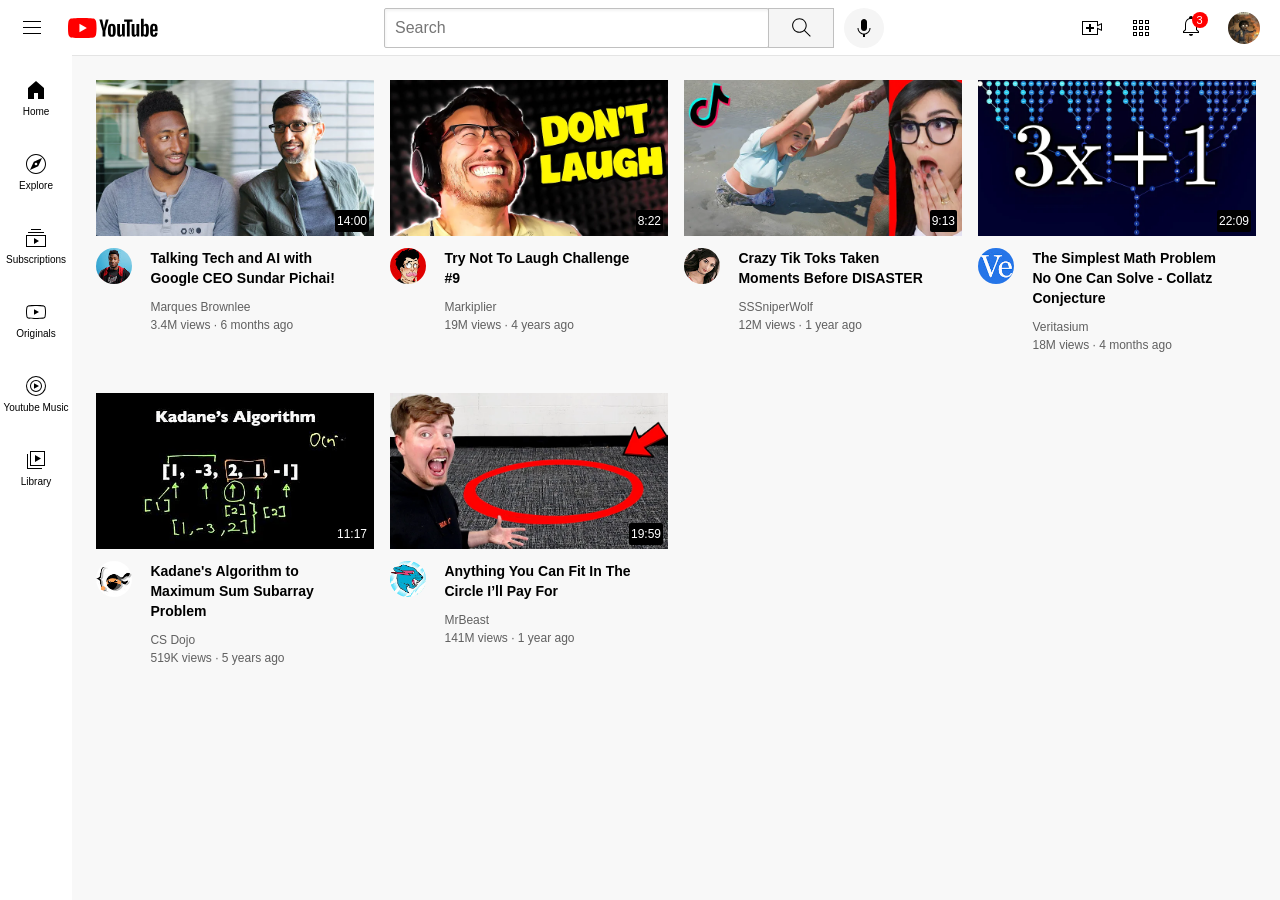
==== index.html @ 7fa53bf2 "Rename Youtube.html to index.html" ====
<!DOCTYPE html>
<html>

<head>
  <title>Youtube.com clone!</title>
  <link rel="stylesheet" href="styles/video.css">
  <link rel="stylesheet" href="styles/general.css">
  <link rel="stylesheet" href="styles/header.css">
  <link rel="stylesheet" href="styles/sidebar.css">
</head>

<body>
  <div class="header">
    <div class="left-sec">
      <img class="hamburger-menu" src="icons/hamburger-menu.svg">
      <img class="youtube-logo" src="icons/youtube-logo.svg">
    </div>
    <div class="middle-sec"><input class="search-bar" type="text" placeholder="Search">
      <button class="search-button">
        <img class="search-icon" src="icons/search.svg">
        <div class="tooltip">Search</div>
      </button>
      <button class="voice-button">
        <img class="voice-search" src="icons/voice-search-icon.svg">
        <div class="tooltip">Search with your voice</div>
        </buttons>
    </div>
    <div class="right-sec">
      <div class="upload-icon-container">
        <img class="upload-icon" src="icons/upload.svg">
        <div class="tooltip">Create</div>
      </div>
      <img class="apps-icon" src="icons/youtube-apps.svg">
      <div class="notification-container">
        <img class="notification-icon" src="icons/notifications.svg">
        <div class="notification-count">3</div>
      </div>

      <img class=" profile-icon" src="icons/channels4_profile.jpg">
    </div>
  </div>
  <div class="sidebar">
    <div class="sidebar-link">
      <img src="side-bar/home.svg">
      <div>Home</div>
    </div>
    <div class="sidebar-link">
      <img src="side-bar/explore.svg">
      <div>Explore</div>
    </div>
    <div class="sidebar-link">
      <img src="side-bar/subscriptions.svg">
      <div>Subscriptions</div>
    </div>
    <div class="sidebar-link">
      <img src="side-bar/originals.svg">
      <div>Originals</div>
    </div>
    <div class="sidebar-link">
      <img src="side-bar/youtube-music.svg">
      <div>Youtube Music</div>
    </div>
    <div class="sidebar-link">
      <img src="side-bar/library.svg">
      <div>Library</div>
    </div>
  </div>

  <div class="video-layout">
    <div class="VP1">
      <div class="thumbnail-row">
        <a href="https://www.youtube.com/watch?v=n2RNcPRtAiY">
          <img class="thumbnail" src="thumbnails/thumbnail-1.webp">
        </a>
        <div class="video-time">14:00</div>
      </div>
      <div class="video-grid-info">
        <div class="profile-pic">
          <a href="https://www.youtube.com/c/mkbhd">
            <img class="channel-image" src="profile-image/channel-1.jpeg">
          </a>

        </div>
        <div class="video-info">
          <p class="video-title">
            Talking Tech and AI with Google CEO Sundar Pichai!</p>
          <p class="author">Marques Brownlee</p>
          <p class="views">3.4M views &#183; 6 months ago</p>
        </div>
      </div>
    </div>

    <div class="VP1">
      <div class="thumbnail-row"><a href="https://www.youtube.com/watch?v=mP0RAo9SKZk">
          <img class="thumbnail" src="thumbnails/image.png">
        </a>

        <div class="video-time">8:22</div>
      </div>
      <div class="video-grid-info">
        <div class="profile-pic">
          <a href="https://www.youtube.com/c/markiplier">
            <img class="channel-image" src="profile-image/channel-2.jpeg">
          </a>
        </div>
        <div class="video-info">
          <p class="video-title">Try Not To Laugh Challenge &num;9</p>
          <p class="author">Markiplier</p>
          <p class="views">19M views &#183; 4 years ago</p>
        </div>
      </div>
    </div>

    <div class="VP1">
      <div class="thumbnail-row">
        <a href="https://www.youtube.com/watch?v=FgjPQQeTh1w">
          <img class="thumbnail" src="thumbnails/thumbnail-3.webp">
        </a>

        <div class="video-time">9:13</div>
      </div>
      <div class="video-grid-info">
        <div class="profile-pic">
          <a href="https://www.youtube.com/user/SSSniperWolf">
            <img class="channel-image" src="profile-image/channel-3.jpeg">
          </a>

        </div>
        <div class="video-info">
          <p class="video-title">
            Crazy Tik Toks Taken Moments Before DISASTER</p>
          <p class="author">SSSniperWolf</p>
          <p class="views">12M views &#183; 1 year ago</p>
        </div>
      </div>
    </div>

    <div class="VP1">
      <div class="thumbnail-row">
        <a href="https://www.youtube.com/watch?v=094y1Z2wpJg">
          <img class="thumbnail" src="thumbnails/thumbnail-4.webp">
        </a>
        <div class="video-time">22:09</div>
      </div>
      <div class="video-grid-info">
        <div class="profile-pic"><a href="https://www.youtube.com/c/veritasium">
            <img class="channel-image" src="profile-image/channel-4.jpeg">
          </a></div>
        <div class="video-info">
          <p class="video-title">The Simplest Math Problem No One Can Solve - Collatz Conjecture</p>
          <p class="author">Veritasium</p>
          <p class="views">18M views &#183; 4 months ago</p>
        </div>
      </div>
    </div>

    <div class="VP1">
      <div class="thumbnail-row">
        <a href="https://www.youtube.com/watch?v=86CQq3pKSUw">
          <img class="thumbnail" src="thumbnails/thumbnail-5.webp">
        </a>

        <div class="video-time">11:17</div>
      </div>
      <div class="video-grid-info">
        <div class="profile-pic">
          <a href="https://www.youtube.com/c/CSDojo">
            <img class="channel-image" src="profile-image/channel-5.jpeg">
          </a>

        </div>
        <div class="video-info">
          <p class="video-title">
            Kadane's Algorithm to Maximum Sum Subarray Problem</p>
          <p class="author">CS Dojo</p>
          <p class="views">519K views &#183; 5 years ago</p>
        </div>
      </div>
    </div>

    <div class="VP1">
      <div class="thumbnail-row">
        <a href="https://www.youtube.com/watch?v=yXWw0_UfSFg">
          <img class="thumbnail" src="thumbnails/thumbnail-6.webp">
        </a>
        <div class="video-time">19:59</div>
      </div>
      <div class="video-grid-info">
        <div class="profile-pic">
          <a href="https://www.youtube.com/channel/UCX6OQ3DkcsbYNE6H8uQQuVA">
            <img class="channel-image" src="profile-image/channel-6.jpeg">
          </a>
        </div>
        <div class="video-info">
          <p class="video-title">Anything You Can Fit In The Circle I’ll Pay For</p>
          <p class="author">MrBeast</p>
          <p class="views">141M views &#183; 1 year ago</p>
        </div>
      </div>
    </div>
  </div>

</body>

</html>
---- styles/video.css ----
.thumbnail {
   width: 100%;
 }






 }

 .video-grid-info {
   display: grid;
   grid-template-columns: 50px 1fr;
 }

 .video-title {
   margin-top: 0;
   font-size: 14px;
   font-weight: bold;
   line-height: 20px;
   margin-bottom: 12px;

 }

 .profile-pic {
   display: inline-block;
   width: 50px;
   vertical-align: top;
 }

 .video-info {
   display: inline-block;
   width: 200px;
 }

 .channel-image {
   width: 36px;
   border-radius: 50px;

 }

 .thumbnail-row {
   margin-bottom: 8px;
   position: relative;
 }

 .author,
 .views {
   font-size: 12px;
   color: rgb(96, 96, 96);
 }

 .author {
   margin-bottom: 4px;
 }

 .video-layout {
   display: grid;
   grid-template-columns: 1fr 1fr 1fr;
   column-gap: 16px;
   row-gap: 40px;
 }

 .video-time {
   font-size: 12px;
   font-weight: 500;
   padding: 4px 2px 4px 2px;
   border-radius: 2px;
   background-color: black;
   color: white;
   position: absolute;
   bottom: 8px;
   right: 5px;
 }

 @media (max-width:750px) {
   .video-layout {
     grid-template-columns: 1fr 1fr;
   }
 }

 @media (min-width:1000px) {
   .video-layout {
     grid-template-columns: 1fr 1fr 1fr 1fr;
   }
 }
---- styles/general.css ----
p {
  margin-top: 0;
  margin-bottom: 0;
}

body {
  margin: 0;
  padding-top: 80px;
  padding-left: 96px;
  padding-right: 24px;
  background-color: rgb(248, 248, 248);
  font-family: Arial;
}
---- styles/header.css ----
.header {
  height: 55px;
  display: flex;
  flex-direction: row;
  justify-content: space-between;
  position: fixed;
  top: 0px;
  left: 0px;
  right: 0px;
  background-color: white;
  border-bottom-width: 1px;
  border-bottom-style: solid;
  border-bottom-color: rgb(228, 228, 228);
  z-index: 100;

}

.middle-sec {
  flex: 1;
  max-width: 500px;
  margin-left: 70px;
  margin-right: 40px;
  display: flex;
  align-items: center;

}

.left-sec {
  display: flex;
  align-items: center;
}

.right-sec {
  width: 200px;
  display: flex;
  align-items: center;
  justify-content: space-between;
  flex-shrink: 0;

}

.hamburger-menu {
  height: 24px;
  margin-left: 20px;
  margin-right: 24px;
}

.youtube-logo {
  height: 20px;
}

.search-icon {
  height: 25px;
}

.voice-search {
  height: 24px;
}

.search-bar {
  flex: 1;
  height: 36px;
  padding-left: 10px;
  font-size: 16px;
  border-style: solid;
  border-width: 1px;
  border-color: rgb(192, 192, 192);
  border-radius: 2px;
  box-shadow: inset 1px 2px 3px rgb(0, 0, 0, 0.05);
  width: 0;

}

.search-bar::placeholder {
  font-family: Arial;
  font-size: 16px;

}

.search-button {
  height: 40px;
  width: 66px;
  background-color: rgb(245, 245, 245);
  border-width: 1px;
  border-style: solid;
  border-color: rgb(192, 192, 192);
  margin-left: -1px;
  margin-right: 10px;

}

.voice-button {
  height: 40px;
  width: 40px;
  border-radius: 20px;
  border: none;
  background-color: rgb(245, 245, 245);

}

.upload-icon {
  height: 24px;
}

.apps-icon {
  height: 24px;
}

.notification-icon {
  height: 24px;
}

.profile-icon {
  height: 32px;
  border-radius: 16px;
  margin-right: 20px;
}

.notification-count {
  position: absolute;
  top: -2px;
  right: -5px;
  background-color: red;
  color: white;
  font-family: Arial;
  font-size: 11px;
  padding-left: 5px;
  padding-right: 5px;
  padding-bottom: 2px;
  padding-top: 2px;
  border-radius: 10px;
}

.notification-container {
  position: relative;
}

.search-button,
.voice-button,
.upload-icon-container {
  display: flex;
  justify-content: center;
  align-items: center;
  position: relative;
}

.search-button .tooltip,
.voice-button .tooltip,
.upload-icon-container .tooltip {
  position: absolute;
  background-color: gray;
  color: white;
  padding-top: 4px;
  padding-bottom: 4px;
  padding-left: 8px;
  padding-right: 8px;
  border-radius: 2px;
  font-size: 12px;
  bottom: -30px;
  opacity: 0;
  transition: 0.15;
  pointer-events: none;
  white-space: nowrap;

}

.search-button:hover .tooltip,
.voice-button:hover .tooltip,
.upload-icon-container:hover .tooltip {
  opacity: 1;
}
---- styles/sidebar.css ----
.sidebar {
  position: fixed;
  left: 0px;
  bottom: 0px;
  top: 55px;
  background-color: white;
  width: 72px;
  z-index: 200;
  padding-top: 5px;
}

.sidebar-link {
  background-color: rgb(255, 255, 255);
  height: 74px;
  display: flex;
  justify-content: center;
  align-items: center;
  flex-direction: column;
  cursor: pointer
}

.sidebar-link:hover {
  background-color: lightgray;
}

.sidebar-link img {
  height: 24px;
  margin-bottom: 4px;
}

.sidebar-link div {
  font-family: Arial;
  font-size: 10px;
}
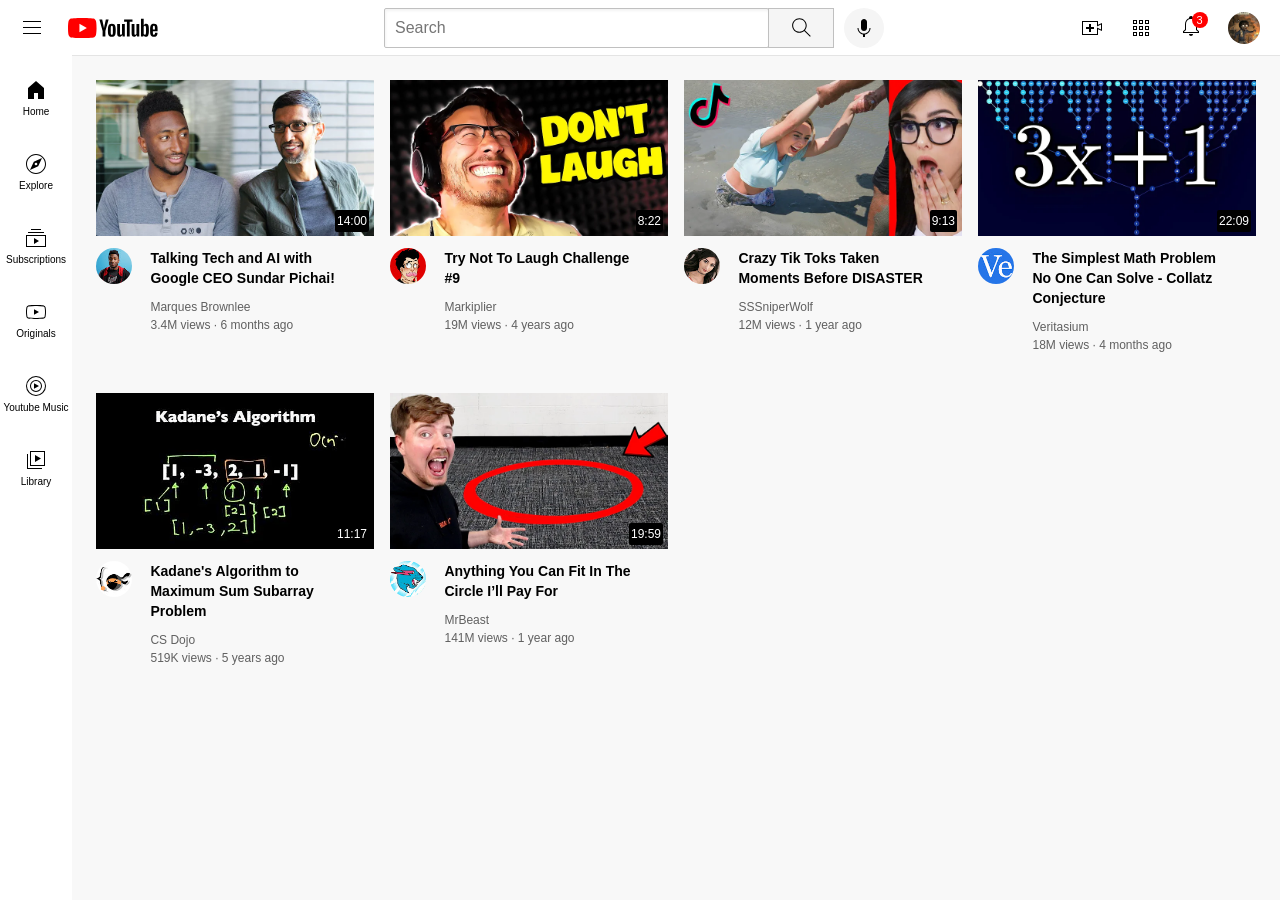
==== commit 693827cf: "Update index.html" ====
--- a/index.html
+++ b/index.html
@@ -2,7 +2,11 @@
 <html>
 
 <head>
-  <title>Youtube.com clone!</title>
+   <meta charset="UTF-8">
+    <meta name="viewport" content="width=device-width, initial-scale=1.0">
+   <meta name="google-site-verification" content="google772453a9df7dcb26.html" />
+  <title>Video Streaming Dashboard</title>
+    
   <link rel="stylesheet" href="styles/video.css">
   <link rel="stylesheet" href="styles/general.css">
   <link rel="stylesheet" href="styles/header.css">
